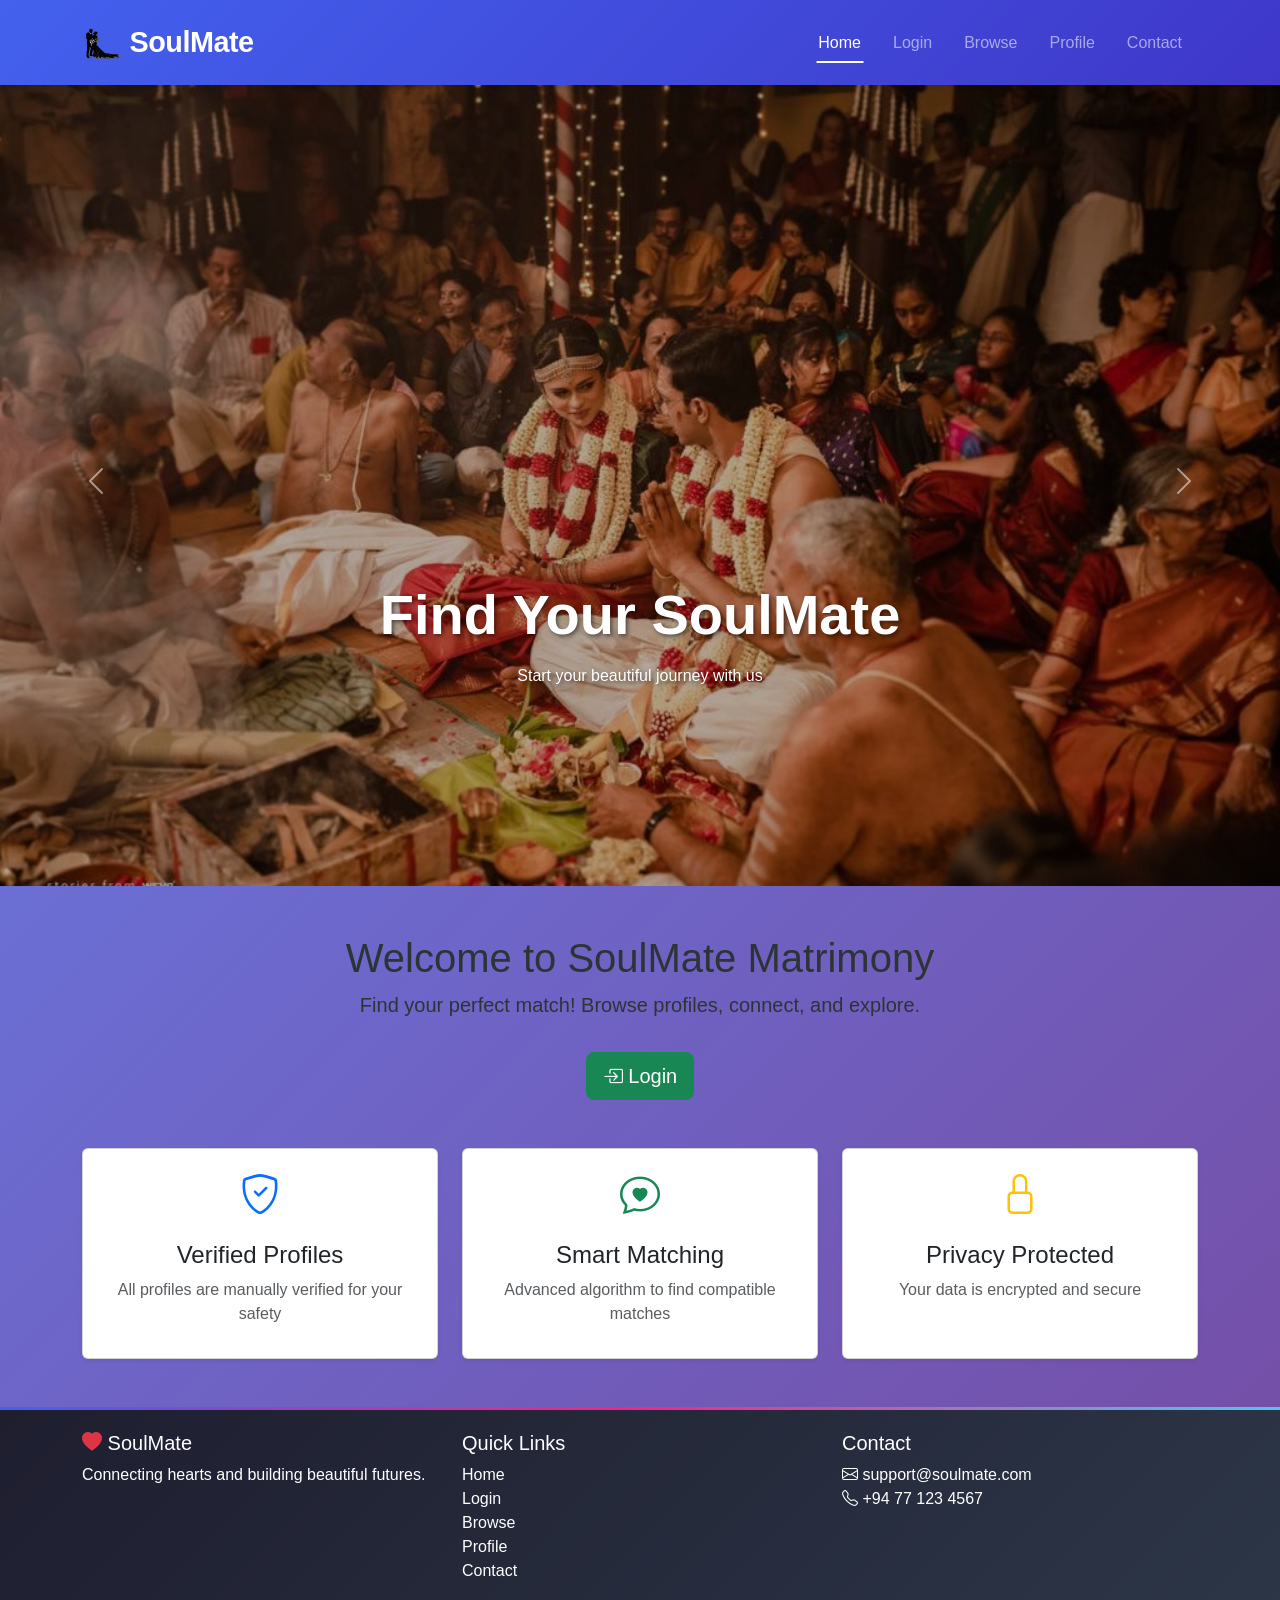
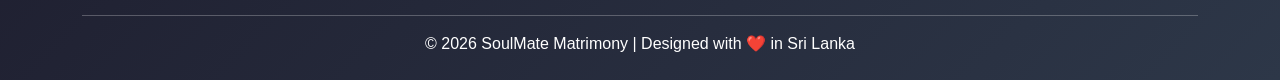
==== index.html @ 7bfdeb58 "Add files via upload" ====
<!DOCTYPE html>
<html lang="en">
<head>
    <meta charset="UTF-8">
    <meta name="viewport" content="width=device-width, initial-scale=1.0">
    <title>SoulMate - Find Your Perfect Match</title>
    <link rel="icon" href="logo.png">
    <link href="https://cdn.jsdelivr.net/npm/bootstrap@5.3.2/dist/css/bootstrap.min.css" rel="stylesheet">
    <link rel="stylesheet" href="https://cdn.jsdelivr.net/npm/bootstrap-icons@1.11.3/font/bootstrap-icons.min.css">
    <link rel="stylesheet" href="style.css">
</head>
<body>
    <!-- Navbar -->
    <nav class="navbar navbar-expand-lg navbar-dark bg-dark shadow-sm fixed-top">
        <div class="container">
            <a class="navbar-brand fw-bold" href="index.html">
                <img src="logo.png" alt="SoulMate Logo" class="img-fluid" style="max-height: 40px;">
                SoulMate
            </a>
            <button class="navbar-toggler" type="button" data-bs-toggle="collapse" data-bs-target="#navbarNav">
                <span class="navbar-toggler-icon"></span>
            </button>
            <div class="collapse navbar-collapse" id="navbarNav">
                <ul class="navbar-nav ms-auto">
                    <li class="nav-item"><a class="nav-link active" href="index.html">Home</a></li>
                    <li class="nav-item"><a class="nav-link" href="login.html">Login</a></li>
                    <li class="nav-item"><a class="nav-link" href="browse.html">Browse</a></li>
                    <li class="nav-item"><a class="nav-link" href="profile.html">Profile</a></li>
                    <li class="nav-item"><a class="nav-link" href="contact.html">Contact</a></li>
                </ul>
            </div>
        </div>
    </nav>

    <!-- Carousel -->
    <div id="homeCarousel" class="carousel slide" data-bs-ride="carousel">
        <div class="carousel-inner">
            <div class="carousel-item active">
                <img src="couple1.jpeg" class="d-block w-100" alt="Happy couple 1">
                <div class="carousel-caption d-none d-md-block">
                    <h3>Find Your SoulMate</h3>
                    <p>Start your beautiful journey with us</p>
                </div>
            </div>
            <div class="carousel-item">
                <img src="couple2.jpeg" class="d-block w-100" alt="Happy couple 2">
                <div class="carousel-caption d-none d-md-block">
                    <h3>Connect with Hearts</h3>
                    <p>Thousands of verified profiles waiting for you</p>
                </div>
            </div>
            <div class="carousel-item">
                <img src="couple3.jpeg" class="d-block w-100" alt="Happy couple 3">
                <div class="carousel-caption d-none d-md-block">
                    <h3>Begin Your Love Story</h3>
                    <p>Where dreams meet destiny</p>
                </div>
            </div>
        </div>
        <button class="carousel-control-prev" type="button" data-bs-target="#homeCarousel" data-bs-slide="prev">
            <span class="carousel-control-prev-icon"></span>
        </button>
        <button class="carousel-control-next" type="button" data-bs-target="#homeCarousel" data-bs-slide="next">
            <span class="carousel-control-next-icon"></span>
        </button>
    </div>

    <!-- Intro Section -->
    <section class="container text-center mt-5">
        <h1>Welcome to SoulMate Matrimony</h1>
        <p class="lead">Find your perfect match! Browse profiles, connect, and explore.</p>
        <a href="login.html" class="btn btn-success btn-lg mt-3">
    <i class="bi bi-box-arrow-in-right"></i> Login
</a> 
    </section>

    <!-- Features Section -->
    <section class="container mt-5">
        <div class="row g-4">
            <div class="col-md-4">
                <div class="card h-100 shadow-sm">
                    <div class="card-body text-center">
                        <i class="bi bi-shield-check text-primary fs-1"></i>
                        <h4 class="mt-3">Verified Profiles</h4>
                        <p class="text-muted">All profiles are manually verified for your safety</p>
                    </div>
                </div>
            </div>
            <div class="col-md-4">
                <div class="card h-100 shadow-sm">
                    <div class="card-body text-center">
                        <i class="bi bi-chat-heart text-success fs-1"></i>
                        <h4 class="mt-3">Smart Matching</h4>
                        <p class="text-muted">Advanced algorithm to find compatible matches</p>
                    </div>
                </div>
            </div>
            <div class="col-md-4">
                <div class="card h-100 shadow-sm">
                    <div class="card-body text-center">
                        <i class="bi bi-lock text-warning fs-1"></i>
                        <h4 class="mt-3">Privacy Protected</h4>
                        <p class="text-muted">Your data is encrypted and secure</p>
                    </div>
                </div>
            </div>
        </div>
    </section>

    <!-- Footer -->
    <footer class="bg-dark text-white mt-5">
        <div class="container py-4">
            <div class="row">
                <div class="col-md-4">
                    <h5><i class="bi bi-heart-fill text-danger"></i> SoulMate</h5>
                    <p>Connecting hearts and building beautiful futures.</p>
                </div>
                <div class="col-md-4">
                    <h5>Quick Links</h5>
                    <ul class="list-unstyled">
                        <li><a href="index.html" class="text-white text-decoration-none">Home</a></li>
                        <li><a href="login.html" class="text-white text-decoration-none">Login</a></li>
                        <li><a href="browse.html" class="text-white text-decoration-none">Browse</a></li>
                        <li><a href="profile.html" class="text-white text-decoration-none">Profile</a></li>
                        <li><a href="contact.html" class="text-white text-decoration-none">Contact</a></li>
                    </ul>
                </div>
                <div class="col-md-4">
                    <h5>Contact</h5>
                    <p><i class="bi bi-envelope"></i> support@soulmate.com<br>
                    <i class="bi bi-telephone"></i> +94 77 123 4567</p>
                </div>
            </div>
            <hr class="bg-secondary">
            <p class="text-center mb-0">© 2026 SoulMate Matrimony | Designed with ❤️ in Sri Lanka</p>
        </div>
    </footer>

    <script src="https://cdn.jsdelivr.net/npm/bootstrap@5.3.2/dist/js/bootstrap.bundle.min.js"></script>
</body>
</html>
---- style.css ----
:root {
    --primary-color: #4361ee;
    --secondary-color: #3f37c9;
    --success-color: #4cc9f0;
    --danger-color: #f72585;
    --dark-color: #1e1e2f;
    --light-color: #f8f9fa;
}

body {
    font-family: 'Inter', -apple-system, BlinkMacSystemFont, 'Segoe UI', Roboto, sans-serif;
    padding-top: 76px;
    color: #2d3436;
    background: linear-gradient(135deg, #667eea 0%, #764ba2 100%);
    min-height: 100vh;
}

/* Navbar */
.navbar {
    background: linear-gradient(135deg, var(--primary-color), var(--secondary-color)) !important;
    padding: 1rem 0;
    backdrop-filter: blur(10px);
}

.navbar-brand {
    font-size: 1.8rem;
    letter-spacing: -0.5px;
}

.nav-link {
    font-weight: 500;
    position: relative;
    margin: 0 0.5rem;
}

.nav-link::after {
    content: '';
    position: absolute;
    bottom: 0;
    left: 50%;
    transform: translateX(-50%);
    width: 0;
    height: 2px;
    background: white;
    transition: width 0.3s ease;
}

.nav-link:hover::after,
.nav-link.active::after {
    width: 80%;
}

/* Carousel */
.hero-carousel {
    margin-top: -76px;
}

.carousel-item {
    height: 90vh;
    min-height: 600px;
}

.carousel-item img {
    height: 100%;
    object-fit: cover;
    filter: brightness(0.7);
}

.carousel-caption {
    bottom: 20%;
    text-shadow: 2px 2px 4px rgba(0,0,0,0.5);
}

.carousel-caption h3 {
    font-size: 3.5rem;
    font-weight: 700;
    margin-bottom: 1rem;
}

/* Feature Cards */
.feature-card {
    transition: all 0.3s ease;
    border-radius: 15px !important;
    overflow: hidden;
}

.feature-card:hover {
    transform: translateY(-10px);
    box-shadow: 0 20px 30px rgba(0,0,0,0.15) !important;
}

.feature-icon {
    width: 80px;
    height: 80px;
    display: flex;
    align-items: center;
    justify-content: center;
    transition: all 0.3s ease;
}

.feature-card:hover .feature-icon {
    transform: scale(1.1) rotate(5deg);
}

/* Profile Cards */
.profile-card {
    border-radius: 15px;
    overflow: hidden;
    transition: all 0.3s ease;
    background: white;
    height: 100%;
}

.profile-card:hover {
    transform: translateY(-5px);
    box-shadow: 0 15px 30px rgba(0,0,0,0.2) !important;
}

.profile-card .card-img-top {
    height: 250px;
    object-fit: cover;
    transition: all 0.5s ease;
}

.profile-card:hover .card-img-top {
    transform: scale(1.05);
}

.profile-card .card-body {
    padding: 1.5rem;
}

.profile-card .btn {
    border-radius: 25px;
    padding: 0.5rem 1.5rem;
    transition: all 0.3s ease;
}

.profile-card .btn:hover {
    transform: translateX(5px);
}

/* Profile Page */
.profile-header {
    background: linear-gradient(135deg, var(--primary-color), var(--secondary-color));
    color: white;
    padding: 3rem 0;
    margin-bottom: 2rem;
}

.profile-image-wrapper {
    position: relative;
    display: inline-block;
}

.profile-image {
    width: 200px;
    height: 200px;
    border-radius: 50%;
    object-fit: cover;
    border: 5px solid white;
    box-shadow: 0 10px 20px rgba(0,0,0,0.2);
}

.profile-badge {
    position: absolute;
    bottom: 10px;
    right: 10px;
    background: var(--success-color);
    color: white;
    padding: 0.5rem 1rem;
    border-radius: 25px;
    font-size: 0.9rem;
    font-weight: 600;
}

/* Contact Form */
.contact-form {
    background: white;
    border-radius: 20px;
    padding: 2rem;
    box-shadow: 0 10px 30px rgba(0,0,0,0.1);
}

.contact-form .form-control,
.contact-form .form-select {
    border-radius: 10px;
    border: 2px solid #e9ecef;
    padding: 0.75rem 1rem;
    transition: all 0.3s ease;
}

.contact-form .form-control:focus,
.contact-form .form-select:focus {
    border-color: var(--primary-color);
    box-shadow: 0 0 0 0.2rem rgba(67, 97, 238, 0.25);
}

.contact-form .btn {
    padding: 0.75rem 2rem;
    border-radius: 25px;
    font-weight: 600;
    transition: all 0.3s ease;
}

.contact-form .btn:hover {
    transform: translateY(-2px);
    box-shadow: 0 5px 15px rgba(67, 97, 238, 0.3);
}

/* Quiz Section */
.quiz-section {
    background: linear-gradient(135deg, #667eea 0%, #764ba2 100%);
    border-radius: 20px;
    padding: 2rem;
    color: white;
}

.quiz-section select {
    background: rgba(255,255,255,0.9);
    border: none;
    padding: 0.75rem;
}

#quizResult {
    font-size: 1.2rem;
    font-weight: 600;
    padding: 1rem;
    border-radius: 10px;
    animation: slideIn 0.5s ease;
}

/* Alerts */
.custom-alert {
    border-radius: 10px;
    border-left: 5px solid;
    animation: slideDown 0.5s ease;
}

@keyframes slideDown {
    from {
        transform: translateY(-100%);
        opacity: 0;
    }
    to {
        transform: translateY(0);
        opacity: 1;
    }
}

@keyframes slideIn {
    from {
        transform: translateX(-100%);
        opacity: 0;
    }
    to {
        transform: translateX(0);
        opacity: 1;
    }
}

/* Footer */
footer {
    background: linear-gradient(135deg, var(--dark-color) 0%, #2d3748 100%) !important;
    position: relative;
}

footer::before {
    content: '';
    position: absolute;
    top: 0;
    left: 0;
    right: 0;
    height: 3px;
    background: linear-gradient(90deg, var(--primary-color), var(--danger-color), var(--success-color));
}

.social-links a {
    transition: all 0.3s ease;
    display: inline-block;
}

.social-links a:hover {
    transform: translateY(-3px);
    color: var(--primary-color) !important;
}

.newsletter-form .form-control {
    border-radius: 25px 0 0 25px;
    border: none;
}

.newsletter-form .btn {
    border-radius: 0 25px 25px 0;
    padding: 0.5rem 1.5rem;
}

/* Loading Spinner */
.spinner-wrapper {
    position: fixed;
    top: 0;
    left: 0;
    right: 0;
    bottom: 0;
    background: rgba(255,255,255,0.9);
    display: flex;
    justify-content: center;
    align-items: center;
    z-index: 9999;
    display: none;
}

.spinner {
    width: 50px;
    height: 50px;
    border: 5px solid #f3f3f3;
    border-top: 5px solid var(--primary-color);
    border-radius: 50%;
    animation: spin 1s linear infinite;
}

@keyframes spin {
    0% { transform: rotate(0deg); }
    100% { transform: rotate(360deg); }
}

/* Responsive Design */
@media (max-width: 768px) {
    body {
        padding-top: 66px;
    }
    
    .carousel-item {
        height: 70vh;
    }
    
    .carousel-caption h3 {
        font-size: 2rem;
    }
    
    .navbar-brand {
        font-size: 1.5rem;
    }
    
    .feature-card {
        margin-bottom: 1rem;
    }
    
    .profile-image {
        width: 150px;
        height: 150px;
    }
}

/* Dark Mode Support */
@media (prefers-color-scheme: dark) {
    body {
        background: linear-gradient(135deg, #1a1a2e 0%, #16213e 100%);
        color: #f8f9fa;
    }
    
    .card {
        background: #2d3748;
        color: #f8f9fa;
    }
    
    .text-muted {
        color: #a0aec0 !important;
    }
    
    .bg-light {
        background: #1a202c !important;
    }
}
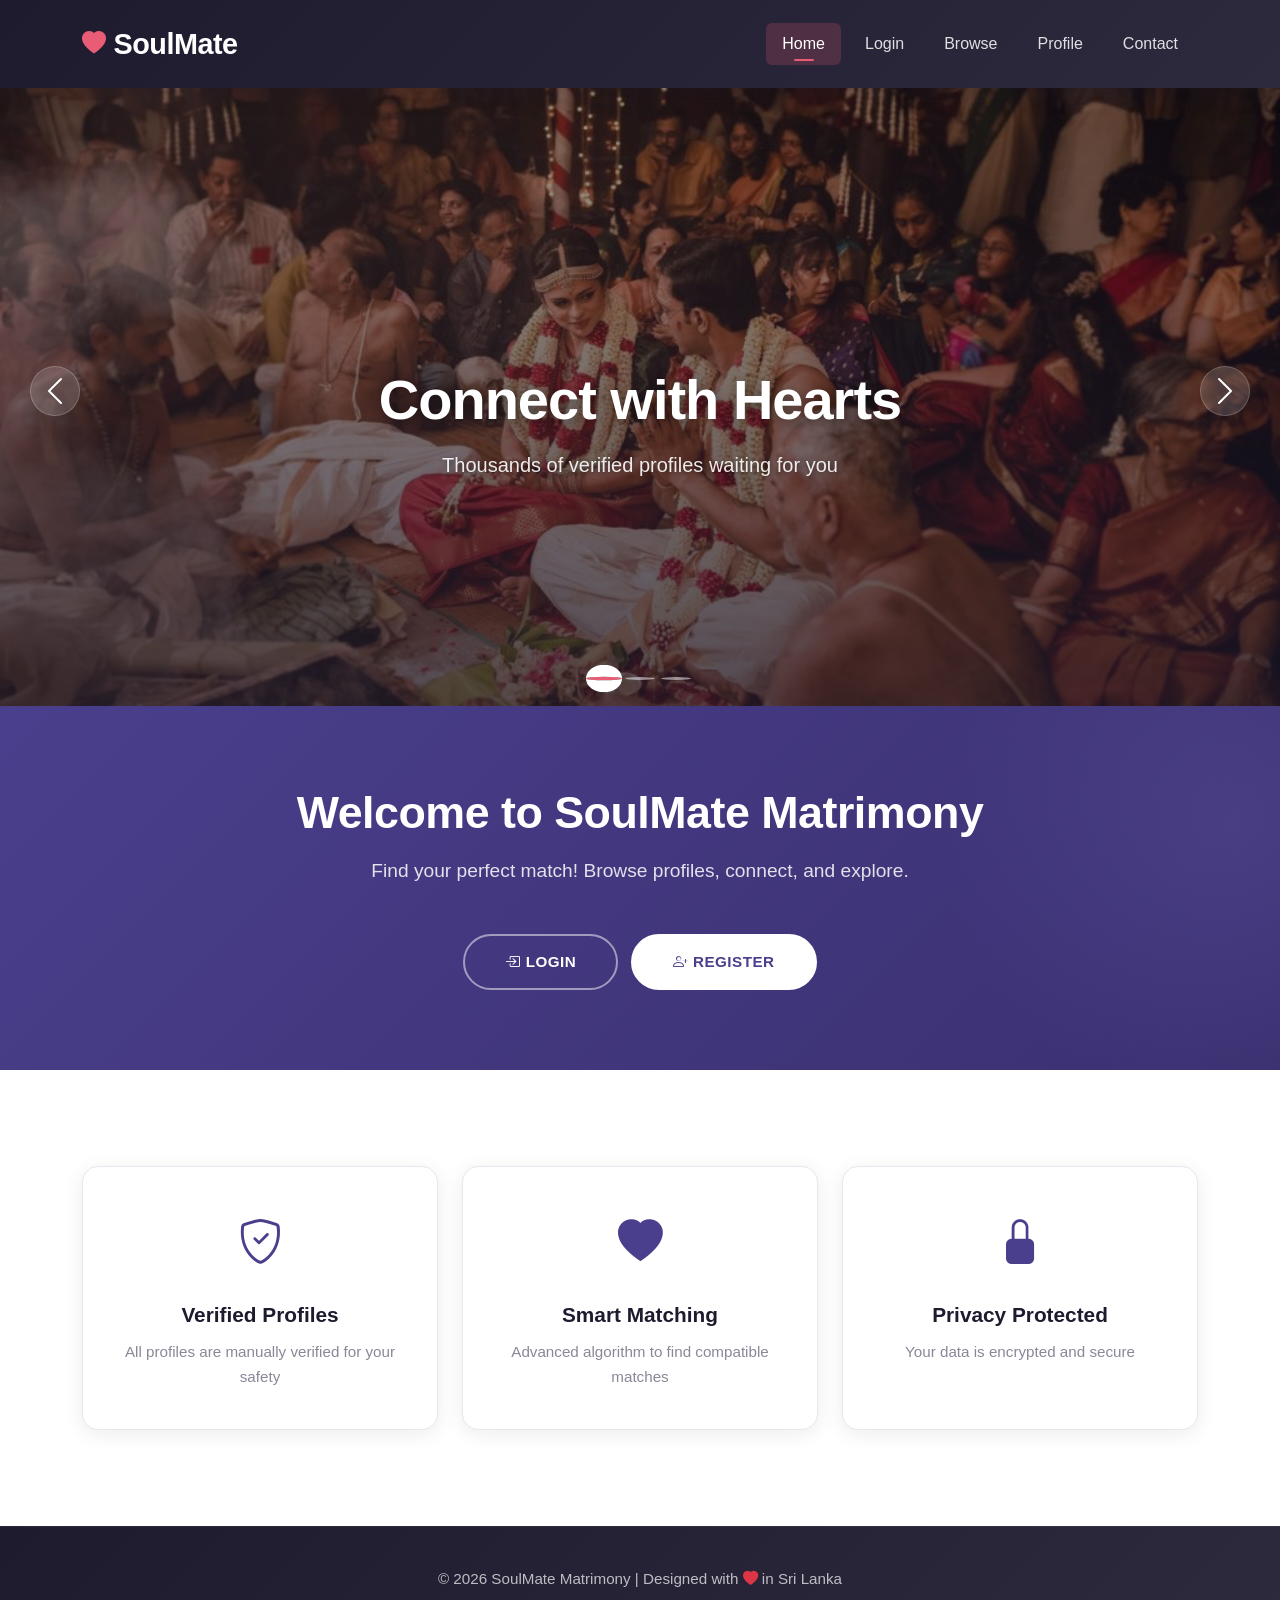
==== commit 2df59ebc: "Create index.html" ====
--- a/index.html
+++ b/index.html
@@ -1,141 +1,135 @@
-<!DOCTYPE html>
-<html lang="en">
-<head>
-    <meta charset="UTF-8">
-    <meta name="viewport" content="width=device-width, initial-scale=1.0">
-    <title>SoulMate - Find Your Perfect Match</title>
-    <link rel="icon" href="logo.png">
-    <link href="https://cdn.jsdelivr.net/npm/bootstrap@5.3.2/dist/css/bootstrap.min.css" rel="stylesheet">
-    <link rel="stylesheet" href="https://cdn.jsdelivr.net/npm/bootstrap-icons@1.11.3/font/bootstrap-icons.min.css">
-    <link rel="stylesheet" href="style.css">
-</head>
-<body>
-    <!-- Navbar -->
-    <nav class="navbar navbar-expand-lg navbar-dark bg-dark shadow-sm fixed-top">
-        <div class="container">
-            <a class="navbar-brand fw-bold" href="index.html">
-                <img src="logo.png" alt="SoulMate Logo" class="img-fluid" style="max-height: 40px;">
-                SoulMate
-            </a>
-            <button class="navbar-toggler" type="button" data-bs-toggle="collapse" data-bs-target="#navbarNav">
-                <span class="navbar-toggler-icon"></span>
-            </button>
-            <div class="collapse navbar-collapse" id="navbarNav">
-                <ul class="navbar-nav ms-auto">
-                    <li class="nav-item"><a class="nav-link active" href="index.html">Home</a></li>
-                    <li class="nav-item"><a class="nav-link" href="login.html">Login</a></li>
-                    <li class="nav-item"><a class="nav-link" href="browse.html">Browse</a></li>
-                    <li class="nav-item"><a class="nav-link" href="profile.html">Profile</a></li>
-                    <li class="nav-item"><a class="nav-link" href="contact.html">Contact</a></li>
-                </ul>
-            </div>
-        </div>
-    </nav>
-
-    <!-- Carousel -->
-    <div id="homeCarousel" class="carousel slide" data-bs-ride="carousel">
-        <div class="carousel-inner">
-            <div class="carousel-item active">
-                <img src="couple1.jpeg" class="d-block w-100" alt="Happy couple 1">
-                <div class="carousel-caption d-none d-md-block">
-                    <h3>Find Your SoulMate</h3>
-                    <p>Start your beautiful journey with us</p>
-                </div>
-            </div>
-            <div class="carousel-item">
-                <img src="couple2.jpeg" class="d-block w-100" alt="Happy couple 2">
-                <div class="carousel-caption d-none d-md-block">
-                    <h3>Connect with Hearts</h3>
-                    <p>Thousands of verified profiles waiting for you</p>
-                </div>
-            </div>
-            <div class="carousel-item">
-                <img src="couple3.jpeg" class="d-block w-100" alt="Happy couple 3">
-                <div class="carousel-caption d-none d-md-block">
-                    <h3>Begin Your Love Story</h3>
-                    <p>Where dreams meet destiny</p>
-                </div>
-            </div>
-        </div>
-        <button class="carousel-control-prev" type="button" data-bs-target="#homeCarousel" data-bs-slide="prev">
-            <span class="carousel-control-prev-icon"></span>
-        </button>
-        <button class="carousel-control-next" type="button" data-bs-target="#homeCarousel" data-bs-slide="next">
-            <span class="carousel-control-next-icon"></span>
-        </button>
-    </div>
-
-    <!-- Intro Section -->
-    <section class="container text-center mt-5">
-        <h1>Welcome to SoulMate Matrimony</h1>
-        <p class="lead">Find your perfect match! Browse profiles, connect, and explore.</p>
-        <a href="login.html" class="btn btn-success btn-lg mt-3">
-    <i class="bi bi-box-arrow-in-right"></i> Login
-</a> 
-    </section>
-
-    <!-- Features Section -->
-    <section class="container mt-5">
-        <div class="row g-4">
-            <div class="col-md-4">
-                <div class="card h-100 shadow-sm">
-                    <div class="card-body text-center">
-                        <i class="bi bi-shield-check text-primary fs-1"></i>
-                        <h4 class="mt-3">Verified Profiles</h4>
-                        <p class="text-muted">All profiles are manually verified for your safety</p>
-                    </div>
-                </div>
-            </div>
-            <div class="col-md-4">
-                <div class="card h-100 shadow-sm">
-                    <div class="card-body text-center">
-                        <i class="bi bi-chat-heart text-success fs-1"></i>
-                        <h4 class="mt-3">Smart Matching</h4>
-                        <p class="text-muted">Advanced algorithm to find compatible matches</p>
-                    </div>
-                </div>
-            </div>
-            <div class="col-md-4">
-                <div class="card h-100 shadow-sm">
-                    <div class="card-body text-center">
-                        <i class="bi bi-lock text-warning fs-1"></i>
-                        <h4 class="mt-3">Privacy Protected</h4>
-                        <p class="text-muted">Your data is encrypted and secure</p>
-                    </div>
-                </div>
-            </div>
-        </div>
-    </section>
-
-    <!-- Footer -->
-    <footer class="bg-dark text-white mt-5">
-        <div class="container py-4">
-            <div class="row">
-                <div class="col-md-4">
-                    <h5><i class="bi bi-heart-fill text-danger"></i> SoulMate</h5>
-                    <p>Connecting hearts and building beautiful futures.</p>
-                </div>
-                <div class="col-md-4">
-                    <h5>Quick Links</h5>
-                    <ul class="list-unstyled">
-                        <li><a href="index.html" class="text-white text-decoration-none">Home</a></li>
-                        <li><a href="login.html" class="text-white text-decoration-none">Login</a></li>
-                        <li><a href="browse.html" class="text-white text-decoration-none">Browse</a></li>
-                        <li><a href="profile.html" class="text-white text-decoration-none">Profile</a></li>
-                        <li><a href="contact.html" class="text-white text-decoration-none">Contact</a></li>
-                    </ul>
-                </div>
-                <div class="col-md-4">
-                    <h5>Contact</h5>
-                    <p><i class="bi bi-envelope"></i> support@soulmate.com<br>
-                    <i class="bi bi-telephone"></i> +94 77 123 4567</p>
-                </div>
-            </div>
-            <hr class="bg-secondary">
-            <p class="text-center mb-0">© 2026 SoulMate Matrimony | Designed with ❤️ in Sri Lanka</p>
-        </div>
-    </footer>
-
-    <script src="https://cdn.jsdelivr.net/npm/bootstrap@5.3.2/dist/js/bootstrap.bundle.min.js"></script>
-</body>
-</html>+<!DOCTYPE html>
+<html lang="en">
+<head>
+    <meta charset="UTF-8">
+    <meta name="viewport" content="width=device-width, initial-scale=1.0">
+    <title>SoulMate - Find Your Perfect Match</title>
+    <link rel="icon" href="images/logo.png">
+    <link href="https://cdn.jsdelivr.net/npm/bootstrap@5.3.2/dist/css/bootstrap.min.css" rel="stylesheet">
+    <link rel="stylesheet" href="https://cdn.jsdelivr.net/npm/bootstrap-icons@1.11.3/font/bootstrap-icons.min.css">
+    <link rel="stylesheet" href="css/style.css">
+</head>
+<body>
+    <!-- Navbar -->
+    <nav class="navbar navbar-expand-lg navbar-dark fixed-top soulmate-navbar">
+        <div class="container">
+            <a class="navbar-brand fw-bold" href="index.html">
+                <i class="bi bi-heart-fill me-2"></i>
+                SoulMate
+            </a>
+            <button class="navbar-toggler" type="button" data-bs-toggle="collapse" data-bs-target="#navbarNav">
+                <span class="navbar-toggler-icon"></span>
+            </button>
+            <div class="collapse navbar-collapse" id="navbarNav">
+                <ul class="navbar-nav ms-auto">
+                    <li class="nav-item"><a class="nav-link active" href="index.html">Home</a></li>
+                    <li class="nav-item"><a class="nav-link" href="auth/login.php">Login</a></li>
+                    <li class="nav-item"><a class="nav-link" href="browse.php">Browse</a></li>
+                    <li class="nav-item"><a class="nav-link" href="profile.php">Profile</a></li>
+                    <li class="nav-item"><a class="nav-link" href="contact.php">Contact</a></li>
+                </ul>
+            </div>
+        </div>
+    </nav>
+
+    <!-- Hero Carousel -->
+    <div id="homeCarousel" class="carousel slide hero-carousel" data-bs-ride="carousel">
+        <div class="carousel-indicators">
+            <button type="button" data-bs-target="#homeCarousel" data-bs-slide-to="0" class="active"></button>
+            <button type="button" data-bs-target="#homeCarousel" data-bs-slide-to="1"></button>
+            <button type="button" data-bs-target="#homeCarousel" data-bs-slide-to="2"></button>
+        </div>
+        <div class="carousel-inner">
+            <div class="carousel-item active">
+                <div class="carousel-image-wrapper">
+                    <img src="images/hero-wedding.jpeg" class="d-block w-100" alt="Happy couple">
+                    <div class="carousel-overlay"></div>
+                </div>
+                <div class="carousel-caption">
+                    <h2>Connect with Hearts</h2>
+                    <p>Thousands of verified profiles waiting for you</p>
+                </div>
+            </div>
+            <div class="carousel-item">
+                <div class="carousel-image-wrapper">
+                    <img src="images/hero-couple2.jpg" class="d-block w-100" alt="Happy couple 2">
+                    <div class="carousel-overlay"></div>
+                </div>
+                <div class="carousel-caption">
+                    <h2>Find Your SoulMate</h2>
+                    <p>Start your beautiful journey with us</p>
+                </div>
+            </div>
+            <div class="carousel-item">
+                <div class="carousel-image-wrapper">
+                    <img src="images/hero-couple3.jpg" class="d-block w-100" alt="Happy couple 3">
+                    <div class="carousel-overlay"></div>
+                </div>
+                <div class="carousel-caption">
+                    <h2>Begin Your Love Story</h2>
+                    <p>Where dreams meet destiny</p>
+                </div>
+            </div>
+        </div>
+        <button class="carousel-control-prev" type="button" data-bs-target="#homeCarousel" data-bs-slide="prev">
+            <span class="carousel-control-prev-icon"></span>
+        </button>
+        <button class="carousel-control-next" type="button" data-bs-target="#homeCarousel" data-bs-slide="next">
+            <span class="carousel-control-next-icon"></span>
+        </button>
+    </div>
+
+    <!-- Welcome Section -->
+    <section class="welcome-section">
+        <div class="container text-center">
+            <h1>Welcome to SoulMate Matrimony</h1>
+            <p class="lead">Find your perfect match! Browse profiles, connect, and explore.</p>
+            
+            <a href="auth/login.php" class="btn btn-outline-light btn-lg mt-3 me-2">
+                <i class="bi bi-box-arrow-in-right"></i> Login
+            </a>
+            <a href="auth/register.php" class="btn btn-light btn-lg mt-3">
+                <i class="bi bi-person-plus"></i> Register
+            </a>
+        </div>
+    </section>
+
+    <!-- Features Section -->
+    <section class="features-section">
+        <div class="container">
+            <div class="row g-4">
+                <div class="col-md-4">
+                    <div class="feature-card">
+                        <i class="bi bi-shield-check feature-icon"></i>
+                        <h4>Verified Profiles</h4>
+                        <p>All profiles are manually verified for your safety</p>
+                    </div>
+                </div>
+                <div class="col-md-4">
+                    <div class="feature-card">
+                        <i class="bi bi-heart-fill feature-icon"></i>
+                        <h4>Smart Matching</h4>
+                        <p>Advanced algorithm to find compatible matches</p>
+                    </div>
+                </div>
+                <div class="col-md-4">
+                    <div class="feature-card">
+                        <i class="bi bi-lock-fill feature-icon"></i>
+                        <h4>Privacy Protected</h4>
+                        <p>Your data is encrypted and secure</p>
+                    </div>
+                </div>
+            </div>
+        </div>
+    </section>
+
+    <!-- Footer -->
+    <footer class="footer">
+        <div class="container text-center">
+            <p class="mb-0">&copy; 2026 SoulMate Matrimony | Designed with <i class="bi bi-heart-fill text-danger"></i> in Sri Lanka</p>
+        </div>
+    </footer>
+
+    <script src="https://cdn.jsdelivr.net/npm/bootstrap@5.3.2/dist/js/bootstrap.bundle.min.js"></script>
+</body>
+</html>
--- a/css/style.css
+++ b/css/style.css
@@ -0,0 +1,825 @@
+:root {
+    /* Primary - Deep Elegant Purple */
+    --primary-color: #4a3f8c;
+    --primary-dark: #3a3070;
+    --primary-light: #6b5ab8;
+    
+    /* Secondary - Soft Lavender */
+    --secondary-color: #8b7dd6;
+    --secondary-light: #b8aee8;
+    
+    /* Accent - Warm Coral/Rose (romantic but professional) */
+    --accent-color: #e85d75;
+    --accent-light: #f08a9f;
+    
+    /* Neutrals - Professional Grays */
+    --dark-color: #1e1b2e;
+    --dark-secondary: #2d2a3e;
+    --gray-dark: #4a4758;
+    --gray-medium: #8a8798;
+    --gray-light: #e8e6ef;
+    --light-color: #f8f7fc;
+    --white: #ffffff;
+    
+    /* Success/Status Colors */
+    --success-color: #2d9d5d;
+    --warning-color: #e8a838;
+    --danger-color: #d64545;
+}
+
+* {
+    margin: 0;
+    padding: 0;
+    box-sizing: border-box;
+}
+
+body {
+    font-family: 'Inter', -apple-system, BlinkMacSystemFont, 'Segoe UI', Roboto, sans-serif;
+    color: var(--dark-color);
+    background-color: var(--light-color);
+    overflow-x: hidden;
+    line-height: 1.6;
+}
+
+/* ================================
+   NAVBAR STYLES - Professional Dark
+   ================================ */
+
+.soulmate-navbar {
+    background: linear-gradient(135deg, var(--dark-color) 0%, var(--dark-secondary) 100%) !important;
+    padding: 1rem 0;
+    box-shadow: 0 4px 20px rgba(30, 27, 46, 0.25);
+    z-index: 1000;
+    backdrop-filter: blur(10px);
+}
+
+.soulmate-navbar .navbar-brand {
+    font-size: 1.8rem;
+    font-weight: 700;
+    color: var(--white) !important;
+    display: flex;
+    align-items: center;
+    letter-spacing: -0.5px;
+}
+
+.soulmate-navbar .navbar-brand i {
+    font-size: 1.5rem;
+    color: var(--accent-color);
+    margin-right: 0.5rem;
+}
+
+.soulmate-navbar .nav-link {
+    font-weight: 500;
+    color: rgba(255, 255, 255, 0.85) !important;
+    padding: 0.5rem 1rem !important;
+    margin: 0 0.25rem;
+    position: relative;
+    transition: all 0.3s ease;
+    border-radius: 6px;
+}
+
+.soulmate-navbar .nav-link:hover {
+    color: var(--white) !important;
+    background: rgba(255, 255, 255, 0.1);
+}
+
+.soulmate-navbar .nav-link.active {
+    color: var(--white) !important;
+    background: rgba(232, 93, 117, 0.2);
+}
+
+.soulmate-navbar .nav-link.active::after {
+    content: '';
+    position: absolute;
+    bottom: 4px;
+    left: 50%;
+    transform: translateX(-50%);
+    width: 20px;
+    height: 2px;
+    background: var(--accent-color);
+    border-radius: 2px;
+}
+
+.soulmate-navbar .navbar-toggler {
+    border-color: rgba(255, 255, 255, 0.2);
+    padding: 0.5rem;
+}
+
+.soulmate-navbar .navbar-toggler-icon {
+    background-image: url("data:image/svg+xml,%3csvg xmlns='http://www.w3.org/2000/svg' viewBox='0 0 30 30'%3e%3cpath stroke='rgba%28255, 255, 255, 0.9%29' stroke-linecap='round' stroke-miterlimit='10' stroke-width='2' d='M4 7h22M4 15h22M4 23h22'/%3e%3c/svg%3e");
+}
+
+/* ================================
+   HERO CAROUSEL STYLES
+   ================================ */
+
+.hero-carousel {
+    margin-top: 76px;
+    position: relative;
+}
+
+.carousel-image-wrapper {
+    position: relative;
+    height: 70vh;
+    min-height: 500px;
+    max-height: 700px;
+    overflow: hidden;
+}
+
+.carousel-image-wrapper img {
+    width: 100%;
+    height: 100%;
+    object-fit: cover;
+    object-position: center;
+    filter: brightness(0.85);
+}
+
+.carousel-overlay {
+    position: absolute;
+    top: 0;
+    left: 0;
+    right: 0;
+    bottom: 0;
+    background: linear-gradient(to bottom, rgba(30,27,46,0.3) 0%, rgba(30,27,46,0.7) 100%);
+}
+
+.carousel-caption {
+    position: absolute;
+    bottom: 30%;
+    left: 50%;
+    transform: translateX(-50%);
+    text-align: center;
+    z-index: 10;
+    width: 90%;
+    max-width: 800px;
+}
+
+.carousel-caption h2 {
+    font-size: 3.5rem;
+    font-weight: 700;
+    color: var(--white);
+    text-shadow: 2px 2px 12px rgba(0,0,0,0.4);
+    margin-bottom: 1rem;
+    letter-spacing: -1px;
+}
+
+.carousel-caption p {
+    font-size: 1.25rem;
+    color: rgba(255,255,255,0.9);
+    text-shadow: 1px 1px 4px rgba(0,0,0,0.4);
+    font-weight: 400;
+}
+
+.carousel-indicators button {
+    width: 10px;
+    height: 10px;
+    border-radius: 50%;
+    margin: 0 6px;
+    background-color: rgba(255,255,255,0.4);
+    border: 2px solid transparent;
+    transition: all 0.3s ease;
+}
+
+.carousel-indicators button.active {
+    background-color: var(--accent-color);
+    border-color: var(--white);
+    transform: scale(1.2);
+}
+
+.carousel-control-prev,
+.carousel-control-next {
+    width: 50px;
+    height: 50px;
+    background: rgba(255,255,255,0.15);
+    border-radius: 50%;
+    top: 50%;
+    transform: translateY(-50%);
+    opacity: 1;
+    transition: all 0.3s ease;
+    border: 1px solid rgba(255,255,255,0.2);
+}
+
+.carousel-control-prev {
+    left: 30px;
+}
+
+.carousel-control-next {
+    right: 30px;
+}
+
+.carousel-control-prev:hover,
+.carousel-control-next:hover {
+    background: rgba(255,255,255,0.25);
+    transform: translateY(-50%) scale(1.1);
+}
+
+/* ================================
+   WELCOME SECTION - Professional Gradient (Original)
+   ================================ */
+
+.welcome-section {
+    background: linear-gradient(135deg, var(--primary-color) 0%, var(--primary-dark) 100%);
+    padding: 5rem 0;
+    color: var(--white);
+    position: relative;
+    overflow: hidden;
+}
+
+.welcome-section::before {
+    content: '';
+    position: absolute;
+    top: -50%;
+    right: -20%;
+    width: 600px;
+    height: 600px;
+    background: radial-gradient(circle, rgba(139,125,214,0.15) 0%, transparent 70%);
+    pointer-events: none;
+}
+
+.welcome-section h1 {
+    font-size: 2.8rem;
+    font-weight: 700;
+    margin-bottom: 1rem;
+    letter-spacing: -0.5px;
+}
+
+.welcome-section .lead {
+    font-size: 1.2rem;
+    color: rgba(255,255,255,0.85);
+    margin-bottom: 2rem;
+    font-weight: 400;
+}
+
+.welcome-section .btn {
+    padding: 0.9rem 2.5rem;
+    font-weight: 600;
+    border-radius: 50px;
+    transition: all 0.3s ease;
+    text-transform: uppercase;
+    letter-spacing: 0.5px;
+    font-size: 0.95rem;
+}
+
+.welcome-section .btn-outline-light {
+    border: 2px solid rgba(255,255,255,0.5);
+    color: var(--white);
+}
+
+.welcome-section .btn-outline-light:hover {
+    background: var(--white);
+    color: var(--primary-color);
+    border-color: var(--white);
+    transform: translateY(-3px);
+    box-shadow: 0 15px 35px rgba(0,0,0,0.2);
+}
+
+.welcome-section .btn-light {
+    background: var(--white);
+    color: var(--primary-color);
+    border: 2px solid var(--white);
+}
+
+.welcome-section .btn-light:hover {
+    background: transparent;
+    color: var(--white);
+    transform: translateY(-3px);
+    box-shadow: 0 15px 35px rgba(0,0,0,0.2);
+}
+
+/* ================================
+   FEATURES SECTION - Clean White
+   ================================ */
+
+.features-section {
+    padding: 6rem 0;
+    background: var(--white);
+    position: relative;
+}
+
+.feature-card {
+    background: var(--white);
+    border-radius: 16px;
+    padding: 2.5rem 2rem;
+    text-align: center;
+    box-shadow: 0 4px 20px rgba(30,27,46,0.08);
+    transition: all 0.4s ease;
+    height: 100%;
+    border: 1px solid var(--gray-light);
+    position: relative;
+    overflow: hidden;
+}
+
+.feature-card::before {
+    content: '';
+    position: absolute;
+    top: 0;
+    left: 0;
+    right: 0;
+    height: 4px;
+    background: linear-gradient(90deg, var(--primary-color), var(--accent-color));
+    transform: scaleX(0);
+    transition: transform 0.4s ease;
+}
+
+.feature-card:hover {
+    transform: translateY(-8px);
+    box-shadow: 0 20px 40px rgba(30,27,46,0.12);
+    border-color: transparent;
+}
+
+.feature-card:hover::before {
+    transform: scaleX(1);
+}
+
+.feature-card .feature-icon {
+    font-size: 2.8rem;
+    color: var(--primary-color);
+    margin-bottom: 1.5rem;
+    display: inline-block;
+    transition: all 0.3s ease;
+}
+
+.feature-card:hover .feature-icon {
+    color: var(--accent-color);
+    transform: scale(1.1);
+}
+
+.feature-card h4 {
+    font-size: 1.3rem;
+    font-weight: 600;
+    margin-bottom: 0.8rem;
+    color: var(--dark-color);
+}
+
+.feature-card p {
+    color: var(--gray-medium);
+    font-size: 0.95rem;
+    margin-bottom: 0;
+    line-height: 1.6;
+}
+
+/* ================================
+   FOOTER - Dark Professional
+   ================================ */
+
+.footer {
+    background: linear-gradient(135deg, var(--dark-color) 0%, var(--dark-secondary) 100%);
+    padding: 2.5rem 0;
+    color: rgba(255,255,255,0.7);
+    border-top: 1px solid rgba(255,255,255,0.05);
+}
+
+.footer p {
+    margin: 0;
+    font-size: 0.95rem;
+    font-weight: 400;
+}
+
+.footer i {
+    color: var(--accent-color);
+    animation: heartbeat 1.5s ease-in-out infinite;
+}
+
+@keyframes heartbeat {
+    0%, 100% { transform: scale(1); }
+    50% { transform: scale(1.15); }
+}
+
+/* ================================
+   RESPONSIVE DESIGN
+   ================================ */
+
+@media (max-width: 991px) {
+    .soulmate-navbar .navbar-collapse {
+        background: rgba(30, 27, 46, 0.98);
+        padding: 1rem;
+        border-radius: 12px;
+        margin-top: 1rem;
+        backdrop-filter: blur(10px);
+        border: 1px solid rgba(255,255,255,0.1);
+    }
+    
+    .carousel-caption h2 {
+        font-size: 2.5rem;
+    }
+    
+    .carousel-caption p {
+        font-size: 1.1rem;
+    }
+    
+    .welcome-section h1 {
+        font-size: 2.2rem;
+    }
+}
+
+@media (max-width: 768px) {
+    .hero-carousel {
+        margin-top: 66px;
+    }
+    
+    .carousel-image-wrapper {
+        height: 50vh;
+        min-height: 400px;
+    }
+    
+    .carousel-caption h2 {
+        font-size: 2rem;
+    }
+    
+    .carousel-caption p {
+        font-size: 1rem;
+    }
+    
+    .carousel-control-prev,
+    .carousel-control-next {
+        width: 45px;
+        height: 45px;
+    }
+    
+    .carousel-control-prev {
+        left: 15px;
+    }
+    
+    .carousel-control-next {
+        right: 15px;
+    }
+    
+    .welcome-section {
+        padding: 3rem 0;
+    }
+    
+    .welcome-section h1 {
+        font-size: 1.8rem;
+    }
+    
+    .features-section {
+        padding: 4rem 0;
+    }
+    
+    .feature-card {
+        padding: 2rem 1.5rem;
+    }
+}
+
+/* ================================
+   AUTHENTICATION PAGES STYLES
+   ================================ */
+
+.auth-section {
+    min-height: calc(100vh - 76px);
+    display: flex;
+    align-items: center;
+    padding: 3rem 1rem;
+    background: linear-gradient(135deg, var(--primary-color) 0%, var(--primary-dark) 100%);
+    margin-top: 76px;
+    position: relative;
+    overflow: hidden;
+}
+
+.auth-section::before {
+    content: '';
+    position: absolute;
+    top: -50%;
+    left: -20%;
+    width: 800px;
+    height: 800px;
+    background: radial-gradient(circle, rgba(139,125,214,0.2) 0%, transparent 70%);
+    pointer-events: none;
+}
+
+.auth-card {
+    background: rgba(255, 255, 255, 0.98);
+    backdrop-filter: blur(20px);
+    border-radius: 20px;
+    box-shadow: 0 25px 80px rgba(30, 27, 46, 0.25);
+    padding: 2.5rem;
+    width: 100%;
+    transition: transform 0.3s ease, box-shadow 0.3s ease;
+    border: 1px solid rgba(255,255,255,0.5);
+}
+
+.auth-card:hover {
+    transform: translateY(-5px);
+    box-shadow: 0 30px 90px rgba(30, 27, 46, 0.3);
+}
+
+.auth-header {
+    margin-bottom: 2rem;
+}
+
+.auth-header h3 {
+    color: var(--dark-color);
+    font-weight: 700;
+    margin-bottom: 0.5rem;
+}
+
+.btn-auth {
+    background: linear-gradient(135deg, var(--primary-color) 0%, var(--primary-light) 100%);
+    border: none;
+    border-radius: 12px;
+    padding: 15px;
+    font-weight: 600;
+    font-size: 1.1rem;
+    letter-spacing: 0.5px;
+    transition: all 0.3s ease;
+    color: var(--white);
+}
+
+.btn-auth:hover {
+    transform: translateY(-2px);
+    box-shadow: 0 10px 30px rgba(74, 63, 140, 0.4);
+    background: linear-gradient(135deg, var(--primary-dark) 0%, var(--primary-color) 100%);
+}
+
+/* Profile Cards */
+.profile-card {
+    border-radius: 16px;
+    overflow: hidden;
+    transition: all 0.4s ease;
+    background: var(--white);
+    height: 100%;
+    box-shadow: 0 4px 15px rgba(30,27,46,0.08);
+    border: 1px solid var(--gray-light);
+}
+
+.profile-card:hover {
+    transform: translateY(-8px);
+    box-shadow: 0 20px 40px rgba(30,27,46,0.15);
+    border-color: transparent;
+}
+
+.profile-card .card-img-top {
+    height: 250px;
+    object-fit: cover;
+    transition: all 0.5s ease;
+}
+
+.profile-card:hover .card-img-top {
+    transform: scale(1.05);
+}
+
+/* Profile Page */
+.profile-header {
+    background: linear-gradient(135deg, var(--primary-color), var(--secondary-color));
+    color: var(--white);
+    padding: 3rem 0;
+    margin-bottom: 2rem;
+}
+
+.profile-image {
+    width: 200px;
+    height: 200px;
+    border-radius: 50%;
+    object-fit: cover;
+    border: 5px solid var(--white);
+    box-shadow: 0 15px 35px rgba(30,27,46,0.2);
+}
+
+/* Contact Form */
+.contact-form {
+    background: var(--white);
+    border-radius: 20px;
+    padding: 2rem;
+    box-shadow: 0 10px 40px rgba(30,27,46,0.1);
+    border: 1px solid var(--gray-light);
+}
+
+/* Animations */
+@keyframes fadeIn {
+    from { opacity: 0; transform: translateY(20px); }
+    to { opacity: 1; transform: translateY(0); }
+}
+
+.fade-in {
+    animation: fadeIn 0.5s ease;
+}
+
+/* Button Overrides for Bootstrap */
+.btn-primary {
+    background: linear-gradient(135deg, var(--primary-color) 0%, var(--primary-light) 100%);
+    border: none;
+    transition: all 0.3s ease;
+}
+
+.btn-primary:hover {
+    background: linear-gradient(135deg, var(--primary-dark) 0%, var(--primary-color) 100%);
+    transform: translateY(-2px);
+    box-shadow: 0 8px 25px rgba(74, 63, 140, 0.35);
+}
+
+.btn-success {
+    background: var(--success-color);
+    border: none;
+}
+
+.badge.bg-success {
+    background: var(--success-color) !important;
+}
+
+/* Form Controls */
+.form-control, .form-select {
+    border-radius: 10px;
+    border: 1px solid var(--gray-light);
+    padding: 0.75rem 1rem;
+    transition: all 0.3s ease;
+}
+
+.form-control:focus, .form-select:focus {
+    border-color: var(--primary-light);
+    box-shadow: 0 0 0 0.2rem rgba(74, 63, 140, 0.15);
+}
+
+/* Cards */
+.card {
+    border-radius: 16px;
+    border: 1px solid var(--gray-light);
+    overflow: hidden;
+}
+
+.card-header {
+    font-weight: 600;
+    border-bottom: 1px solid var(--gray-light);
+}
+
+/* Alerts */
+.alert-success {
+    background: rgba(45, 157, 93, 0.1);
+    border: 1px solid rgba(45, 157, 93, 0.2);
+    color: var(--success-color);
+}
+
+.alert-danger {
+    background: rgba(214, 69, 69, 0.1);
+    border: 1px solid rgba(214, 69, 69, 0.2);
+    color: var(--danger-color);
+}
+
+/* ================================
+   DASHBOARD PAGE - Soft Gradient Background
+   ================================ */
+
+.dashboard-page {
+    background: linear-gradient(135deg, #f8f7fc 0%, #f0eff5 100%);
+    min-height: 100vh;
+}
+
+.dashboard-page .card {
+    background: rgba(255, 255, 255, 0.95);
+    backdrop-filter: blur(10px);
+    border: 1px solid rgba(255, 255, 255, 0.8);
+    box-shadow: 0 8px 32px rgba(30, 27, 46, 0.08);
+}
+
+.dashboard-page .card-header {
+    background: linear-gradient(135deg, var(--primary-color) 0%, var(--primary-light) 100%);
+    color: var(--white);
+    border-bottom: none;
+    padding: 1.2rem 1.5rem;
+}
+
+.dashboard-page .rounded-circle {
+    border: 4px solid var(--white);
+    box-shadow: 0 8px 25px rgba(30, 27, 46, 0.15);
+}
+
+/* ================================
+   BROWSE PAGE - Purple Gradient (Same as Home Page)
+   ================================ */
+
+.browse-page {
+    background: linear-gradient(135deg, var(--primary-color) 0%, var(--primary-dark) 100%);
+    min-height: 100vh;
+}
+
+.browse-page .page-header {
+    background: transparent;
+    margin-bottom: 0;
+    padding: 2rem 0;
+}
+
+.browse-page .page-header h2 {
+    color: var(--white);
+}
+
+.browse-page .page-header p {
+    color: rgba(255,255,255,0.85);
+}
+
+.browse-page .profile-card {
+    background: var(--white);
+    border: 1px solid var(--gray-light);
+    transition: all 0.4s cubic-bezier(0.4, 0, 0.2, 1);
+}
+
+.browse-page .profile-card:hover {
+    transform: translateY(-8px);
+    box-shadow: 0 20px 40px rgba(30, 27, 46, 0.12);
+    border-color: transparent;
+}
+
+.browse-page .btn-primary {
+    background: linear-gradient(135deg, var(--primary-color) 0%, var(--primary-light) 100%);
+    border: none;
+    font-weight: 600;
+    letter-spacing: 0.3px;
+}
+
+/* ================================
+   CONTACT PAGE - Purple Gradient (Same as Home Page)
+   ================================ */
+
+.contact-page {
+    background: linear-gradient(135deg, var(--primary-color) 0%, var(--primary-dark) 100%);
+    min-height: 100vh;
+}
+
+.contact-page .page-header {
+    background: transparent;
+    margin-bottom: 0;
+    padding: 2rem 0;
+}
+
+.contact-page .page-header h2 {
+    color: var(--white);
+}
+
+.contact-page .page-header p {
+    color: rgba(255,255,255,0.85);
+}
+
+.contact-page .card {
+    background: rgba(255, 255, 255, 0.98);
+    backdrop-filter: blur(10px);
+    border: 1px solid rgba(255, 255, 255, 0.5);
+    box-shadow: 0 8px 32px rgba(30, 27, 46, 0.15);
+}
+
+.contact-page .card.shadow-sm.h-100 {
+    background: rgba(255, 255, 255, 0.98);
+    border: 1px solid rgba(255, 255, 255, 0.5);
+    transition: all 0.3s ease;
+}
+
+.contact-page .card.shadow-sm.h-100:hover {
+    transform: translateY(-5px);
+    box-shadow: 0 15px 35px rgba(30, 27, 46, 0.2) !important;
+    border-color: var(--white);
+}
+
+.contact-page i.bi {
+    color: var(--primary-color);
+    transition: all 0.3s ease;
+}
+
+.contact-page .card.shadow-sm.h-100:hover i.bi {
+    color: var(--accent-color);
+    transform: scale(1.1);
+}
+
+.contact-page .form-control,
+.contact-page .form-select {
+    background: var(--white);
+    border: 2px solid var(--gray-light);
+    transition: all 0.3s ease;
+}
+
+.contact-page .form-control:focus,
+.contact-page .form-select:focus {
+    border-color: var(--primary-light);
+    box-shadow: 0 0 0 4px rgba(74, 63, 140, 0.1);
+}
+
+/* Page Header Styling */
+.page-header {
+    background: linear-gradient(135deg, var(--dark-color) 0%, var(--primary-color) 100%);
+    color: var(--white);
+    padding: 3rem 0;
+    margin-bottom: 3rem;
+    position: relative;
+    overflow: hidden;
+}
+
+.page-header::before {
+    content: '';
+    position: absolute;
+    top: -50%;
+    right: -10%;
+    width: 500px;
+    height: 500px;
+    background: radial-gradient(circle, rgba(139,125,214,0.2) 0%, transparent 70%);
+    pointer-events: none;
+}
+
+.page-header h2 {
+    font-weight: 700;
+    letter-spacing: -0.5px;
+    position: relative;
+    z-index: 1;
+}
+
+.page-header p {
+    color: rgba(255,255,255,0.85);
+    font-size: 1.1rem;
+    position: relative;
+    z-index: 1;
+}
